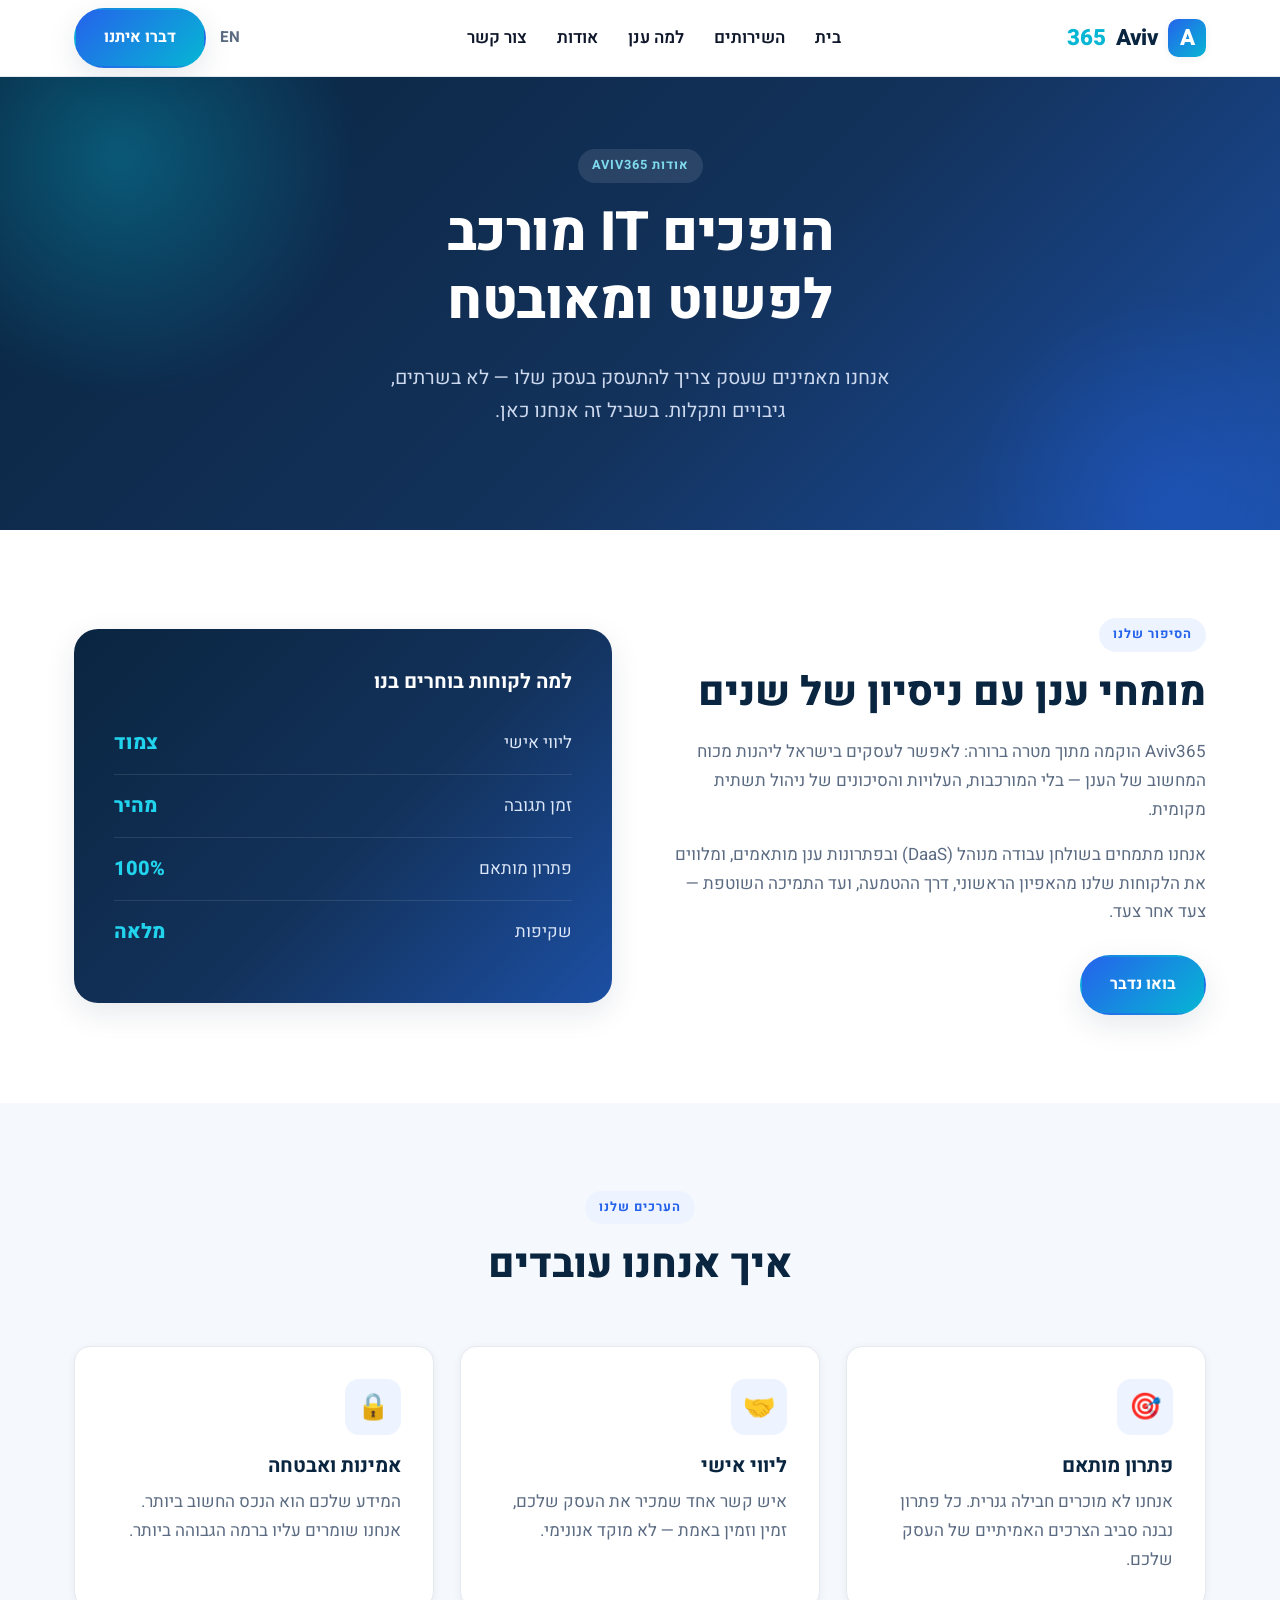
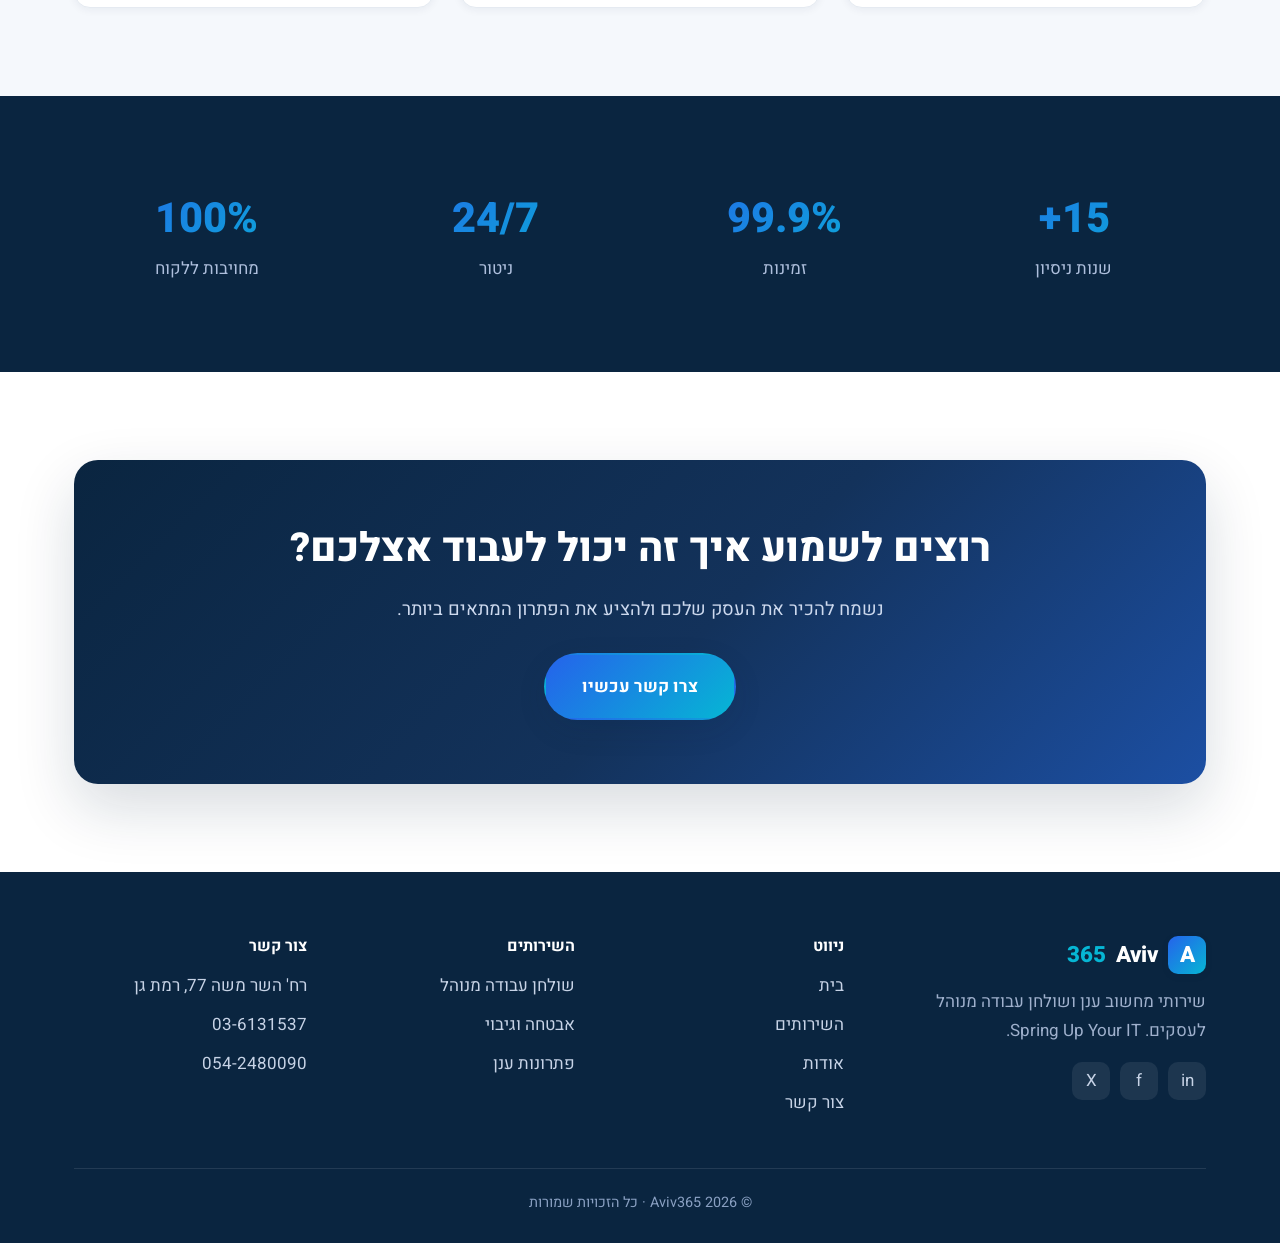
==== about.html @ 33a7fe13 "Aviv365 modern redesign preview" ====
<!DOCTYPE html>
<html lang="he" dir="rtl">
<head>
  <meta charset="UTF-8">
  <meta name="viewport" content="width=device-width, initial-scale=1.0">
  <title>אודות Aviv365 | מומחי מחשוב ענן לעסקים</title>
  <meta name="description" content="הכירו את Aviv365 — מומחי מחשוב ענן ושולחן עבודה מנוהל לעסקים בישראל. הניסיון, הערכים והגישה שלנו ללקוחות.">
  <link rel="preconnect" href="https://fonts.googleapis.com">
  <link rel="preconnect" href="https://fonts.gstatic.com" crossorigin>
  <link href="https://fonts.googleapis.com/css2?family=Heebo:wght@400;500;600;700;800&display=swap" rel="stylesheet">
  <link rel="stylesheet" href="assets/style.css">
</head>
<body>

  <header class="site-header">
    <div class="container nav">
      <a href="index.html" class="brand"><span class="logo-mark">A</span> Aviv<span class="accent">365</span></a>
      <nav class="nav__links" id="navLinks">
        <a href="index.html">בית</a>
        <a href="index.html#services">השירותים</a>
        <a href="index.html#why">למה ענן</a>
        <a href="about.html">אודות</a>
        <a href="contact.html">צור קשר</a>
      </nav>
      <div class="nav__actions">
        <a href="#" class="lang-toggle">EN</a>
        <a href="contact.html" class="btn btn--primary">דברו איתנו</a>
        <button class="nav__toggle" id="navToggle" aria-label="תפריט"><span></span><span></span><span></span></button>
      </div>
    </div>
  </header>

  <!-- page hero -->
  <section class="hero" style="text-align:center;">
    <div class="container" style="position:relative;z-index:2;padding:72px 0;">
      <span class="eyebrow" style="background:rgba(255,255,255,.1);color:#7fd9ec;">אודות Aviv365</span>
      <h1 style="color:#fff;max-width:760px;margin-inline:auto;">הופכים IT מורכב<br>לפשוט ומאובטח</h1>
      <p class="lead" style="margin-inline:auto;color:#cdd9ee;">אנחנו מאמינים שעסק צריך להתעסק בעסק שלו — לא בשרתים, גיבויים ותקלות. בשביל זה אנחנו כאן.</p>
    </div>
  </section>

  <!-- story -->
  <section class="section">
    <div class="container split">
      <div>
        <span class="eyebrow">הסיפור שלנו</span>
        <h2>מומחי ענן עם ניסיון של שנים</h2>
        <p style="color:var(--muted)">Aviv365 הוקמה מתוך מטרה ברורה: לאפשר לעסקים בישראל ליהנות מכוח המחשוב של הענן — בלי המורכבות, העלויות והסיכונים של ניהול תשתית מקומית.</p>
        <p style="color:var(--muted)">אנחנו מתמחים בשולחן עבודה מנוהל (DaaS) ובפתרונות ענן מותאמים, ומלווים את הלקוחות שלנו מהאפיון הראשוני, דרך ההטמעה, ועד התמיכה השוטפת — צעד אחר צעד.</p>
        <a href="contact.html" class="btn btn--primary" style="margin-top:12px;">בואו נדבר</a>
      </div>
      <div class="split__visual">
        <h3 style="color:#fff;margin-bottom:18px;">למה לקוחות בוחרים בנו</h3>
        <div class="cloud-stat"><span class="label" style="color:#dbe6f8;">ליווי אישי</span><span class="val">צמוד</span></div>
        <div class="cloud-stat"><span class="label" style="color:#dbe6f8;">זמן תגובה</span><span class="val">מהיר</span></div>
        <div class="cloud-stat"><span class="label" style="color:#dbe6f8;">פתרון מותאם</span><span class="val">100%</span></div>
        <div class="cloud-stat"><span class="label" style="color:#dbe6f8;">שקיפות</span><span class="val">מלאה</span></div>
      </div>
    </div>
  </section>

  <!-- values -->
  <section class="section section--tint">
    <div class="container">
      <div class="section__head">
        <span class="eyebrow">הערכים שלנו</span>
        <h2>איך אנחנו עובדים</h2>
      </div>
      <div class="grid grid--3 reveal">
        <div class="card"><div class="ico">🎯</div><h3>פתרון מותאם</h3><p>אנחנו לא מוכרים חבילה גנרית. כל פתרון נבנה סביב הצרכים האמיתיים של העסק שלכם.</p></div>
        <div class="card"><div class="ico">🤝</div><h3>ליווי אישי</h3><p>איש קשר אחד שמכיר את העסק שלכם, זמין וזמין באמת — לא מוקד אנונימי.</p></div>
        <div class="card"><div class="ico">🔒</div><h3>אמינות ואבטחה</h3><p>המידע שלכם הוא הנכס החשוב ביותר. אנחנו שומרים עליו ברמה הגבוהה ביותר.</p></div>
      </div>
    </div>
  </section>

  <!-- stats -->
  <section class="section stats-band">
    <div class="container grid--4">
      <div class="stat"><div class="num">15+</div><div class="cap">שנות ניסיון</div></div>
      <div class="stat"><div class="num">99.9%</div><div class="cap">זמינות</div></div>
      <div class="stat"><div class="num">24/7</div><div class="cap">ניטור</div></div>
      <div class="stat"><div class="num">100%</div><div class="cap">מחויבות ללקוח</div></div>
    </div>
  </section>

  <!-- CTA -->
  <section class="section">
    <div class="container">
      <div class="cta-band reveal">
        <h2>רוצים לשמוע איך זה יכול לעבוד אצלכם?</h2>
        <p>נשמח להכיר את העסק שלכם ולהציע את הפתרון המתאים ביותר.</p>
        <a href="contact.html" class="btn btn--primary btn--lg">צרו קשר עכשיו</a>
      </div>
    </div>
  </section>

  <footer class="site-footer">
    <div class="container">
      <div class="footer-grid">
        <div class="footer-brand">
          <a href="index.html" class="brand"><span class="logo-mark">A</span> Aviv<span class="accent">365</span></a>
          <p>שירותי מחשוב ענן ושולחן עבודה מנוהל לעסקים. Spring Up Your IT.</p>
          <div class="social"><a href="#">in</a><a href="#">f</a><a href="#">X</a></div>
        </div>
        <div><h4>ניווט</h4><ul><li><a href="index.html">בית</a></li><li><a href="index.html#services">השירותים</a></li><li><a href="about.html">אודות</a></li><li><a href="contact.html">צור קשר</a></li></ul></div>
        <div><h4>השירותים</h4><ul><li><a href="index.html#services">שולחן עבודה מנוהל</a></li><li><a href="index.html#services">אבטחה וגיבוי</a></li><li><a href="index.html#why">פתרונות ענן</a></li></ul></div>
        <div><h4>צור קשר</h4><ul><li>רח' השר משה 77, רמת גן</li><li><a href="tel:+97236131537">03-6131537</a></li><li><a href="tel:+972542480090">054-2480090</a></li></ul></div>
      </div>
      <div class="footer-bottom">© <span id="year">2026</span> Aviv365 · כל הזכויות שמורות</div>
    </div>
  </footer>

  <script src="assets/main.js"></script>
</body>
</html>
---- assets/style.css ----
/* ==========================================================================
   Aviv365 — Modern Redesign Stylesheet
   RTL · Responsive · Professional B2B Cloud
   ניתן לייבוא לוורדפרס: העתק קובץ זה ל-Child Theme בשם style.css
   ========================================================================== */

/* ----- Design Tokens ----- */
:root {
  --navy:        #0A2540;
  --navy-soft:   #13325b;
  --blue:        #2563EB;
  --blue-dark:   #1D4ED8;
  --accent:      #06B6D4;   /* cyan */
  --accent-soft: #22D3EE;
  --ink:         #0F172A;
  --muted:       #5B6B82;
  --line:        #E5EAF1;
  --bg:          #FFFFFF;
  --bg-soft:     #F5F8FC;
  --bg-tint:     #EEF4FF;
  --white:       #FFFFFF;
  --shadow-sm:   0 2px 8px rgba(10,37,64,.06);
  --shadow-md:   0 10px 30px rgba(10,37,64,.10);
  --shadow-lg:   0 24px 60px rgba(10,37,64,.16);
  --radius:      16px;
  --radius-lg:   24px;
  --maxw:        1180px;
  --grad: linear-gradient(135deg, #0A2540 0%, #13325b 55%, #1c4fa3 100%);
  --grad-accent: linear-gradient(135deg, var(--blue) 0%, var(--accent) 100%);
}

/* ----- Reset ----- */
*, *::before, *::after { box-sizing: border-box; }
html { scroll-behavior: smooth; }
body {
  margin: 0;
  font-family: "Heebo", "Assistant", -apple-system, "Segoe UI", Arial, sans-serif;
  color: var(--ink);
  background: var(--bg);
  line-height: 1.7;
  font-size: 17px;
  -webkit-font-smoothing: antialiased;
  text-rendering: optimizeLegibility;
  direction: rtl;
}
img { max-width: 100%; display: block; }
a { color: inherit; text-decoration: none; }
h1, h2, h3, h4 { line-height: 1.25; margin: 0 0 .5em; color: var(--navy); font-weight: 700; }
h1 { font-size: clamp(2rem, 5vw, 3.4rem); font-weight: 800; letter-spacing: -.5px; }
h2 { font-size: clamp(1.6rem, 3.5vw, 2.5rem); font-weight: 800; }
h3 { font-size: 1.25rem; }
p  { margin: 0 0 1rem; }
ul { margin: 0; padding: 0; list-style: none; }

/* ----- Layout ----- */
.container { width: 100%; max-width: var(--maxw); margin-inline: auto; padding-inline: 24px; }
.section { padding: 88px 0; }
.section--tint { background: var(--bg-soft); }
.section__head { text-align: center; max-width: 720px; margin: 0 auto 56px; }
.section__head p { color: var(--muted); font-size: 1.1rem; }
.eyebrow {
  display: inline-block; font-size: .8rem; font-weight: 700; letter-spacing: 1px;
  text-transform: uppercase; color: var(--blue);
  background: var(--bg-tint); padding: 6px 14px; border-radius: 999px; margin-bottom: 16px;
}

/* ----- Buttons ----- */
.btn {
  display: inline-flex; align-items: center; gap: 8px;
  font-weight: 700; font-size: 1rem; padding: 14px 28px;
  border-radius: 999px; border: 2px solid transparent; cursor: pointer;
  transition: transform .18s ease, box-shadow .18s ease, background .18s ease;
}
.btn--primary { background: var(--grad-accent); color: #fff; box-shadow: var(--shadow-md); }
.btn--primary:hover { transform: translateY(-2px); box-shadow: var(--shadow-lg); }
.btn--ghost { background: transparent; color: var(--navy); border-color: var(--line); }
.btn--ghost:hover { border-color: var(--blue); color: var(--blue); }
.btn--light { background: #fff; color: var(--navy); }
.btn--light:hover { transform: translateY(-2px); box-shadow: var(--shadow-lg); }
.btn--lg { padding: 17px 36px; font-size: 1.08rem; }

/* ----- Header ----- */
.site-header {
  position: sticky; top: 0; z-index: 50;
  background: rgba(255,255,255,.88); backdrop-filter: saturate(180%) blur(12px);
  border-bottom: 1px solid var(--line);
}
.nav { display: flex; align-items: center; justify-content: space-between; height: 76px; }
.brand { display: flex; align-items: center; gap: 10px; font-weight: 800; font-size: 1.4rem; color: var(--navy); }
.brand .logo-mark {
  width: 38px; height: 38px; border-radius: 10px; background: var(--grad-accent);
  display: grid; place-items: center; color: #fff; font-weight: 800; box-shadow: var(--shadow-sm);
}
.brand span.accent { color: var(--accent); }
.nav__links { display: flex; align-items: center; gap: 30px; }
.nav__links a { font-weight: 600; color: var(--ink); transition: color .15s; }
.nav__links a:hover { color: var(--blue); }
.nav__actions { display: flex; align-items: center; gap: 14px; }
.lang-toggle { font-weight: 700; color: var(--muted); font-size: .95rem; }
.lang-toggle:hover { color: var(--blue); }
.nav__toggle { display: none; background: none; border: 0; cursor: pointer; padding: 8px; }
.nav__toggle span { display: block; width: 26px; height: 2.5px; background: var(--navy); margin: 5px 0; border-radius: 2px; transition: .3s; }

/* ----- Hero ----- */
.hero { position: relative; background: var(--grad); color: #fff; overflow: hidden; }
.hero::before, .hero::after {
  content: ""; position: absolute; border-radius: 50%; filter: blur(10px); opacity: .35;
}
.hero::before { width: 480px; height: 480px; background: radial-gradient(circle, var(--accent), transparent 70%); top: -160px; left: -120px; }
.hero::after  { width: 420px; height: 420px; background: radial-gradient(circle, var(--blue), transparent 70%); bottom: -180px; right: -100px; }
.hero__inner { position: relative; z-index: 2; display: grid; grid-template-columns: 1.05fr .95fr; gap: 56px; align-items: center; padding: 96px 0 104px; }
.hero h1 { color: #fff; }
.hero h1 .hl { background: var(--grad-accent); -webkit-background-clip: text; background-clip: text; -webkit-text-fill-color: transparent; }
.hero p.lead { font-size: 1.22rem; color: #cdd9ee; max-width: 540px; margin-bottom: 30px; }
.hero__cta { display: flex; gap: 14px; flex-wrap: wrap; margin-bottom: 34px; }
.hero__trust { display: flex; align-items: center; gap: 20px; color: #aebfdc; font-size: .95rem; }
.hero__trust strong { color: #fff; }

/* Hero visual card */
.hero__visual { position: relative; }
.cloud-card {
  background: rgba(255,255,255,.06); border: 1px solid rgba(255,255,255,.16);
  border-radius: var(--radius-lg); padding: 28px; backdrop-filter: blur(8px);
  box-shadow: var(--shadow-lg);
}
.cloud-card h3 { color: #fff; font-size: 1.05rem; margin-bottom: 18px; display: flex; align-items: center; gap: 10px; }
.cloud-stat { display: flex; align-items: center; justify-content: space-between; padding: 14px 0; border-bottom: 1px solid rgba(255,255,255,.1); }
.cloud-stat:last-child { border-bottom: 0; }
.cloud-stat .label { color: #b9c8e3; }
.cloud-stat .val { font-weight: 800; font-size: 1.25rem; color: var(--accent-soft); }
.float-badge {
  position: absolute; bottom: -22px; right: -10px; background: #fff; color: var(--navy);
  border-radius: 14px; padding: 14px 18px; box-shadow: var(--shadow-lg); display: flex; gap: 10px; align-items: center;
}
.float-badge .dot { width: 10px; height: 10px; border-radius: 50%; background: #16C784; box-shadow: 0 0 0 4px rgba(22,199,132,.2); }
.float-badge strong { display: block; font-size: .95rem; }
.float-badge small { color: var(--muted); }

/* ----- Logos / trust strip ----- */
.logos { padding: 36px 0; border-bottom: 1px solid var(--line); }
.logos p { text-align: center; color: var(--muted); font-size: .9rem; letter-spacing: 1px; text-transform: uppercase; margin-bottom: 18px; }
.logos__row { display: flex; flex-wrap: wrap; justify-content: center; align-items: center; gap: 44px; opacity: .6; }
.logos__row span { font-weight: 800; font-size: 1.25rem; color: var(--muted); }

/* ----- Cards grid ----- */
.grid { display: grid; gap: 26px; }
.grid--3 { grid-template-columns: repeat(3, 1fr); }
.grid--2 { grid-template-columns: repeat(2, 1fr); }
.card {
  background: #fff; border: 1px solid var(--line); border-radius: var(--radius);
  padding: 32px; box-shadow: var(--shadow-sm); transition: transform .2s ease, box-shadow .2s ease, border-color .2s;
}
.card:hover { transform: translateY(-4px); box-shadow: var(--shadow-md); border-color: #d6e2f7; }
.card .ico {
  width: 56px; height: 56px; border-radius: 14px; display: grid; place-items: center;
  background: var(--bg-tint); color: var(--blue); font-size: 26px; margin-bottom: 18px;
}
.card h3 { margin-bottom: 10px; }
.card p { color: var(--muted); margin: 0; }

/* problems list */
.check-list li { display: flex; gap: 12px; align-items: flex-start; margin-bottom: 14px; color: var(--ink); }
.check-list .mark { flex: 0 0 24px; height: 24px; border-radius: 50%; background: var(--bg-tint); color: var(--blue); display: grid; place-items: center; font-size: 13px; font-weight: 800; margin-top: 3px; }
.x-list .mark { background: #FEECEC; color: #E5484D; }

/* split feature */
.split { display: grid; grid-template-columns: 1fr 1fr; gap: 56px; align-items: center; }
.split__visual { background: var(--grad); border-radius: var(--radius-lg); padding: 40px; color: #fff; box-shadow: var(--shadow-md); }
.split__visual .cloud-stat .val { color: var(--accent-soft); }

/* ----- Stats band ----- */
.stats-band { background: var(--navy); color: #fff; }
.stats-band .grid--4 { display: grid; grid-template-columns: repeat(4,1fr); gap: 24px; text-align: center; }
.stat .num { font-size: 2.6rem; font-weight: 800; background: var(--grad-accent); -webkit-background-clip: text; background-clip: text; -webkit-text-fill-color: transparent; }
.stat .cap { color: #aebfdc; }

/* ----- Testimonials ----- */
.quote { background: #fff; border: 1px solid var(--line); border-radius: var(--radius); padding: 32px; box-shadow: var(--shadow-sm); }
.quote p { font-size: 1.1rem; color: var(--ink); }
.quote .who { display: flex; align-items: center; gap: 12px; margin-top: 16px; }
.quote .avatar { width: 46px; height: 46px; border-radius: 50%; background: var(--grad-accent); color: #fff; display: grid; place-items: center; font-weight: 800; }
.quote .who small { color: var(--muted); display: block; }

/* ----- CTA band ----- */
.cta-band { background: var(--grad); color: #fff; border-radius: var(--radius-lg); padding: 64px 48px; text-align: center; box-shadow: var(--shadow-lg); }
.cta-band h2 { color: #fff; }
.cta-band p { color: #cdd9ee; max-width: 560px; margin: 0 auto 28px; font-size: 1.15rem; }

/* ----- Contact / form ----- */
.contact-grid { display: grid; grid-template-columns: 1fr 1fr; gap: 48px; align-items: start; }
.info-item { display: flex; gap: 14px; margin-bottom: 22px; }
.info-item .ico { flex: 0 0 46px; height: 46px; border-radius: 12px; background: var(--bg-tint); color: var(--blue); display: grid; place-items: center; font-size: 20px; }
.info-item strong { display: block; }
.info-item span, .info-item a { color: var(--muted); }
.form { background: #fff; border: 1px solid var(--line); border-radius: var(--radius); padding: 32px; box-shadow: var(--shadow-sm); }
.field { margin-bottom: 18px; }
.field label { display: block; font-weight: 600; margin-bottom: 6px; font-size: .95rem; }
.field input, .field textarea {
  width: 100%; padding: 13px 16px; border: 1.5px solid var(--line); border-radius: 12px;
  font: inherit; background: var(--bg-soft); transition: border-color .15s, background .15s;
}
.field input:focus, .field textarea:focus { outline: 0; border-color: var(--blue); background: #fff; }
.field textarea { min-height: 120px; resize: vertical; }

/* ----- Footer ----- */
.site-footer { background: var(--navy); color: #c7d3e6; padding: 64px 0 28px; }
.footer-grid { display: grid; grid-template-columns: 1.4fr 1fr 1fr 1fr; gap: 36px; margin-bottom: 40px; }
.site-footer h4 { color: #fff; font-size: 1rem; margin-bottom: 16px; }
.site-footer a { color: #c7d3e6; transition: color .15s; }
.site-footer a:hover { color: var(--accent-soft); }
.site-footer li { margin-bottom: 10px; }
.footer-brand .brand { color: #fff; margin-bottom: 14px; }
.footer-brand p { color: #9fb0cc; max-width: 280px; }
.social { display: flex; gap: 10px; margin-top: 16px; }
.social a { width: 38px; height: 38px; border-radius: 10px; background: rgba(255,255,255,.08); display: grid; place-items: center; }
.social a:hover { background: var(--grad-accent); }
.footer-bottom { border-top: 1px solid rgba(255,255,255,.1); padding-top: 22px; text-align: center; color: #8aa0c2; font-size: .9rem; }

/* ----- Reveal animation ----- */
.reveal { opacity: 0; transform: translateY(24px); transition: opacity .6s ease, transform .6s ease; }
.reveal.in { opacity: 1; transform: none; }

/* ==========================================================================
   Responsive
   ========================================================================== */
@media (max-width: 960px) {
  .hero__inner { grid-template-columns: 1fr; gap: 40px; padding: 64px 0 80px; }
  .hero__visual { max-width: 460px; }
  .split, .contact-grid { grid-template-columns: 1fr; gap: 36px; }
  .grid--3 { grid-template-columns: repeat(2, 1fr); }
  .footer-grid { grid-template-columns: 1fr 1fr; }
  .stats-band .grid--4 { grid-template-columns: 1fr 1fr; gap: 36px; }
}
@media (max-width: 760px) {
  .nav__links, .nav__actions .btn { display: none; }
  .nav__toggle { display: block; }
  .nav__links.open {
    display: flex; flex-direction: column; position: absolute; top: 76px; right: 0; left: 0;
    background: #fff; padding: 20px 24px; gap: 18px; border-bottom: 1px solid var(--line); box-shadow: var(--shadow-md);
  }
  .section { padding: 60px 0; }
  .grid--3, .grid--2 { grid-template-columns: 1fr; }
  .footer-grid { grid-template-columns: 1fr; }
  .stats-band .grid--4 { grid-template-columns: 1fr 1fr; }
  .cta-band { padding: 44px 24px; }
  body { font-size: 16px; }
}
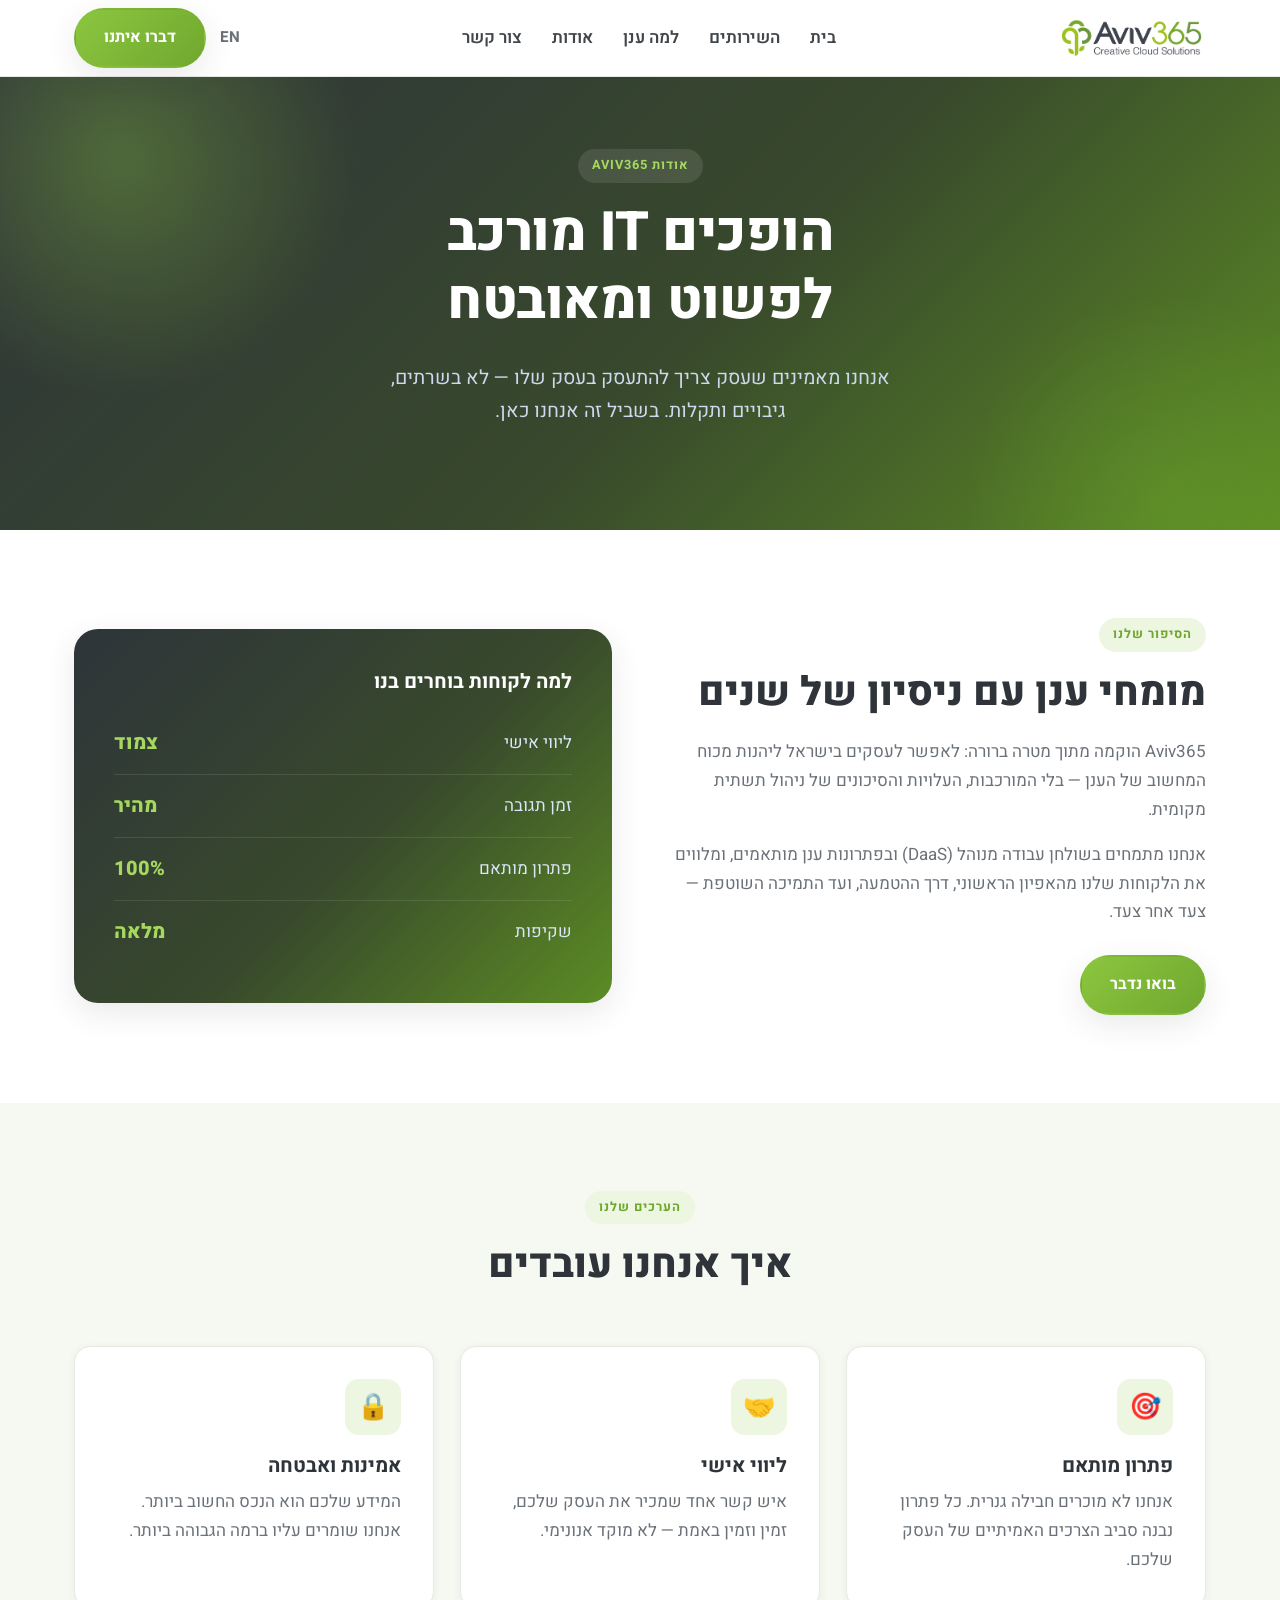
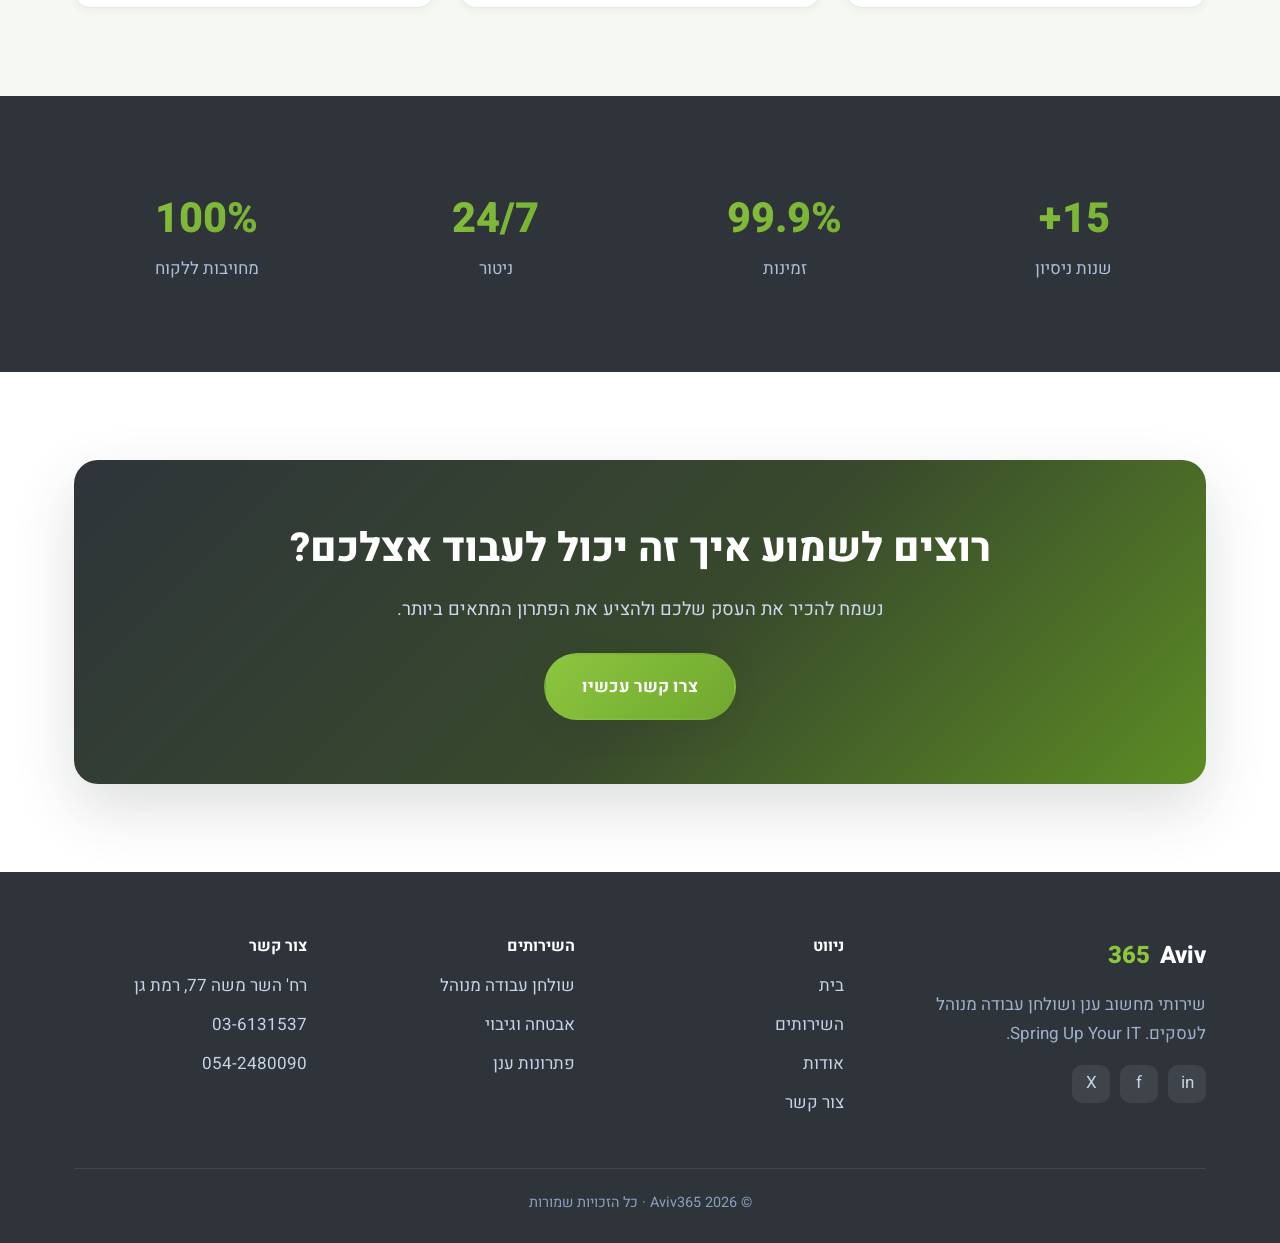
==== commit fb493048: "Apply real Aviv365 logo and brand colors (green + charcoal)" ====
--- a/about.html
+++ b/about.html
@@ -4,6 +4,7 @@
   <meta charset="UTF-8">
   <meta name="viewport" content="width=device-width, initial-scale=1.0">
   <title>אודות Aviv365 | מומחי מחשוב ענן לעסקים</title>
+  <link rel="icon" type="image/png" href="assets/favicon.png">
   <meta name="description" content="הכירו את Aviv365 — מומחי מחשוב ענן ושולחן עבודה מנוהל לעסקים בישראל. הניסיון, הערכים והגישה שלנו ללקוחות.">
   <link rel="preconnect" href="https://fonts.googleapis.com">
   <link rel="preconnect" href="https://fonts.gstatic.com" crossorigin>
@@ -14,7 +15,7 @@
 
   <header class="site-header">
     <div class="container nav">
-      <a href="index.html" class="brand"><span class="logo-mark">A</span> Aviv<span class="accent">365</span></a>
+      <a href="index.html" class="brand" aria-label="Aviv365"><img src="assets/logo.png" class="brand-logo" alt="Aviv365 — Creative Cloud Solutions"></a>
       <nav class="nav__links" id="navLinks">
         <a href="index.html">בית</a>
         <a href="index.html#services">השירותים</a>
@@ -33,7 +34,7 @@
   <!-- page hero -->
   <section class="hero" style="text-align:center;">
     <div class="container" style="position:relative;z-index:2;padding:72px 0;">
-      <span class="eyebrow" style="background:rgba(255,255,255,.1);color:#7fd9ec;">אודות Aviv365</span>
+      <span class="eyebrow" style="background:rgba(255,255,255,.1);color:#A6D85F;">אודות Aviv365</span>
       <h1 style="color:#fff;max-width:760px;margin-inline:auto;">הופכים IT מורכב<br>לפשוט ומאובטח</h1>
       <p class="lead" style="margin-inline:auto;color:#cdd9ee;">אנחנו מאמינים שעסק צריך להתעסק בעסק שלו — לא בשרתים, גיבויים ותקלות. בשביל זה אנחנו כאן.</p>
     </div>
@@ -99,7 +100,7 @@
     <div class="container">
       <div class="footer-grid">
         <div class="footer-brand">
-          <a href="index.html" class="brand"><span class="logo-mark">A</span> Aviv<span class="accent">365</span></a>
+          <a href="index.html" class="brand">Aviv<span class="accent">365</span></a>
           <p>שירותי מחשוב ענן ושולחן עבודה מנוהל לעסקים. Spring Up Your IT.</p>
           <div class="social"><a href="#">in</a><a href="#">f</a><a href="#">X</a></div>
         </div>
--- a/assets/style.css
+++ b/assets/style.css
@@ -6,27 +6,28 @@
 
 /* ----- Design Tokens ----- */
 :root {
-  --navy:        #0A2540;
-  --navy-soft:   #13325b;
-  --blue:        #2563EB;
-  --blue-dark:   #1D4ED8;
-  --accent:      #06B6D4;   /* cyan */
-  --accent-soft: #22D3EE;
-  --ink:         #0F172A;
-  --muted:       #5B6B82;
-  --line:        #E5EAF1;
+  /* Brand palette — derived from the Aviv365 logo (leaf-green + charcoal) */
+  --navy:        #2E343A;   /* charcoal slate (matches "Aviv" in logo) — dark sections/headings */
+  --navy-soft:   #38492C;
+  --blue:        #6FA82E;   /* primary green — links, icons, buttons */
+  --blue-dark:   #57881F;
+  --accent:      #8CC63F;   /* brand bright green (the "365") */
+  --accent-soft: #A6D85F;   /* light green for highlights on dark */
+  --ink:         #41464B;   /* charcoal text */
+  --muted:       #6B7178;
+  --line:        #E6E9E4;
   --bg:          #FFFFFF;
-  --bg-soft:     #F5F8FC;
-  --bg-tint:     #EEF4FF;
+  --bg-soft:     #F6F8F2;
+  --bg-tint:     #EDF6E0;   /* light green tint */
   --white:       #FFFFFF;
-  --shadow-sm:   0 2px 8px rgba(10,37,64,.06);
-  --shadow-md:   0 10px 30px rgba(10,37,64,.10);
-  --shadow-lg:   0 24px 60px rgba(10,37,64,.16);
+  --shadow-sm:   0 2px 8px rgba(46,52,58,.06);
+  --shadow-md:   0 10px 30px rgba(46,52,58,.10);
+  --shadow-lg:   0 24px 60px rgba(46,52,58,.16);
   --radius:      16px;
   --radius-lg:   24px;
   --maxw:        1180px;
-  --grad: linear-gradient(135deg, #0A2540 0%, #13325b 55%, #1c4fa3 100%);
-  --grad-accent: linear-gradient(135deg, var(--blue) 0%, var(--accent) 100%);
+  --grad: linear-gradient(135deg, #2E343A 0%, #38492C 55%, #5C8C24 100%);
+  --grad-accent: linear-gradient(135deg, var(--accent) 0%, var(--blue) 100%);
 }
 
 /* ----- Reset ----- */
@@ -87,11 +88,11 @@
 }
 .nav { display: flex; align-items: center; justify-content: space-between; height: 76px; }
 .brand { display: flex; align-items: center; gap: 10px; font-weight: 800; font-size: 1.4rem; color: var(--navy); }
-.brand .logo-mark {
-  width: 38px; height: 38px; border-radius: 10px; background: var(--grad-accent);
-  display: grid; place-items: center; color: #fff; font-weight: 800; box-shadow: var(--shadow-sm);
-}
+.brand-logo { height: 46px; width: auto; display: block; }
 .brand span.accent { color: var(--accent); }
+/* footer brand: charcoal logo wouldn't read on dark bg → use white text wordmark */
+.footer-brand .brand { color: #fff; font-size: 1.5rem; }
+.footer-brand .brand span.accent { color: var(--accent); }
 .nav__links { display: flex; align-items: center; gap: 30px; }
 .nav__links a { font-weight: 600; color: var(--ink); transition: color .15s; }
 .nav__links a:hover { color: var(--blue); }
